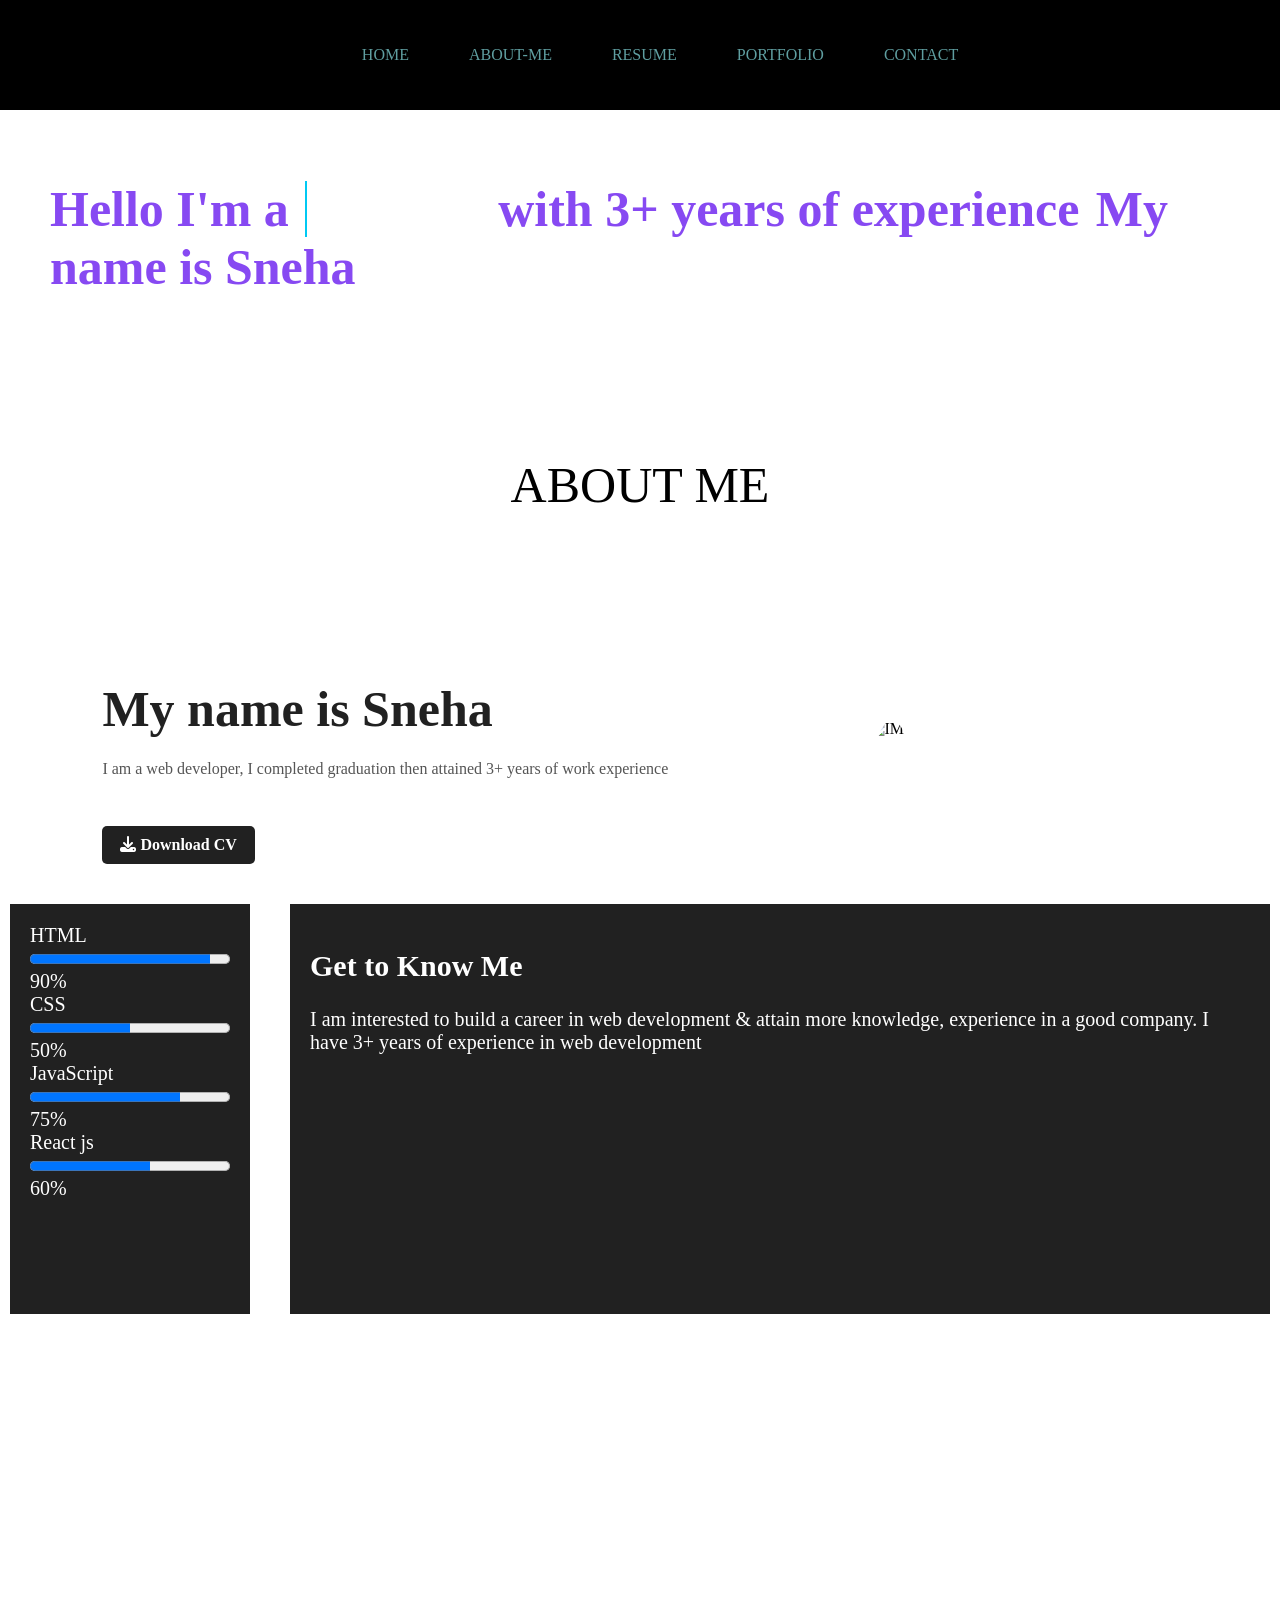
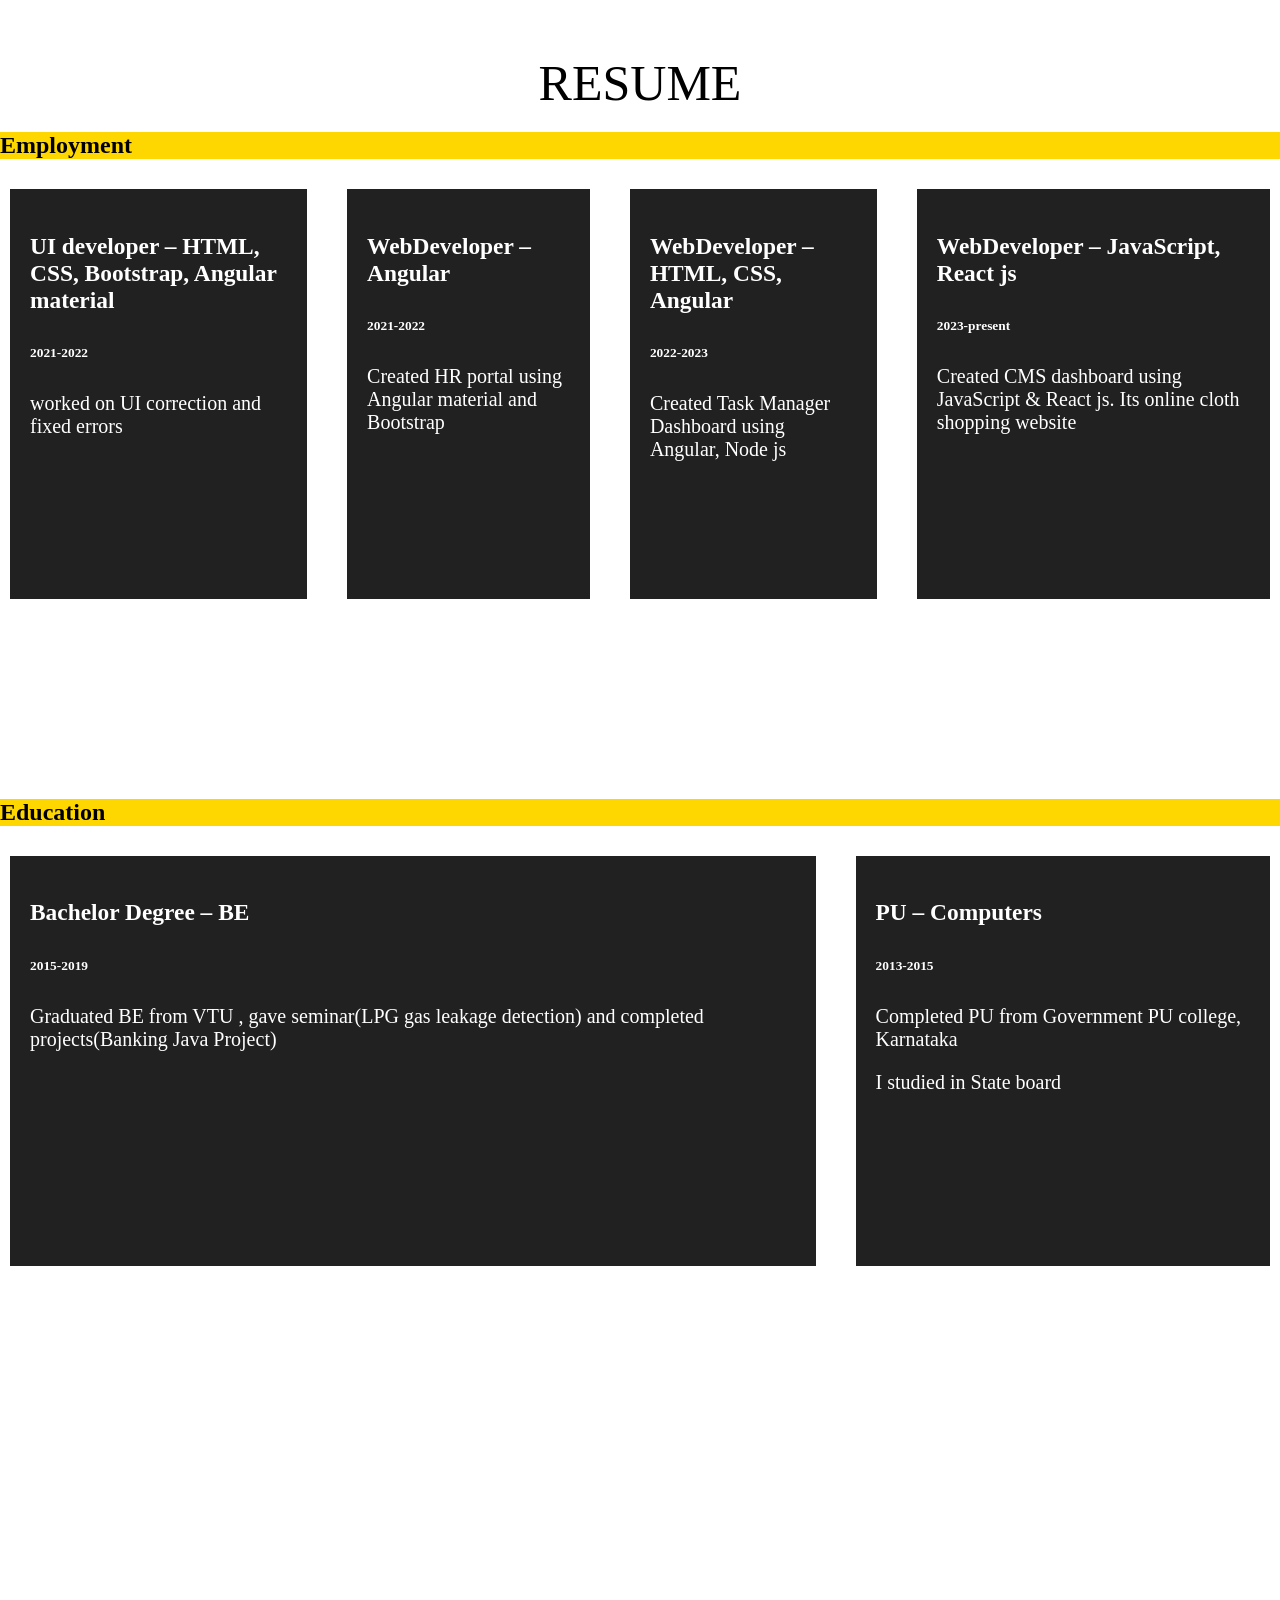
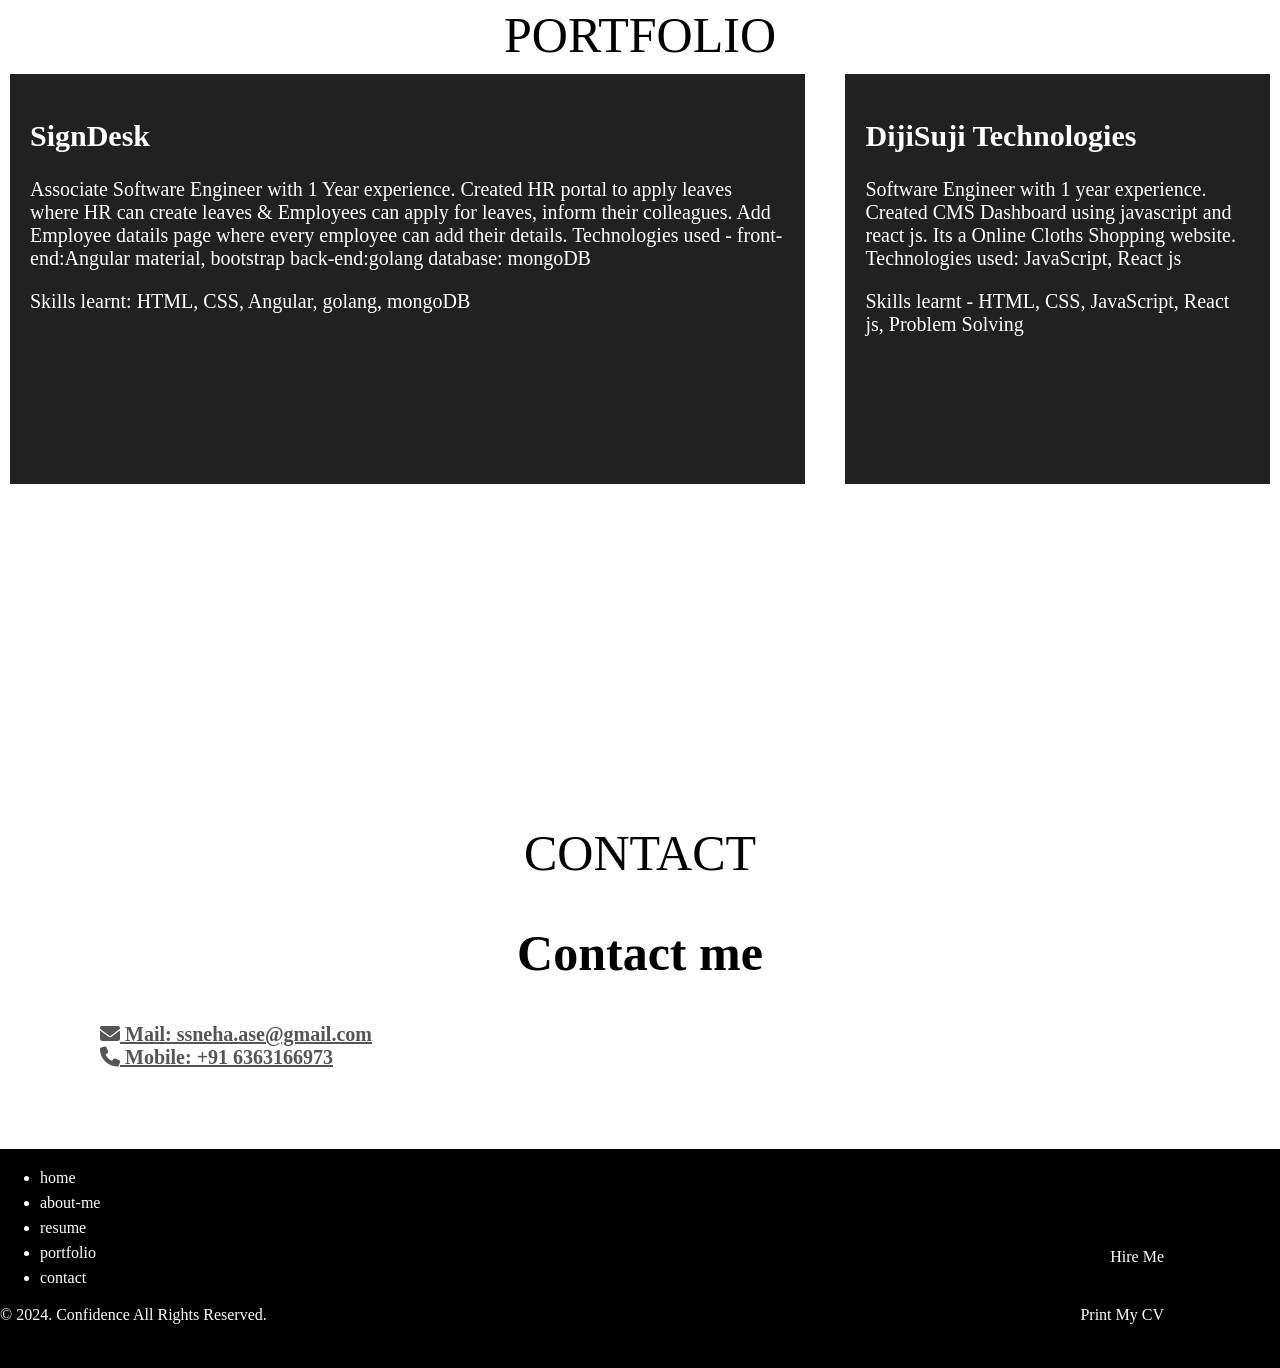
==== portfolio.htm @ 2fc9901f "First commit" ====
<!DOCTYPE html>
<html lang="en">
  <head>
    <meta charset="UTF-8" />
    <meta name="viewport" content="width=device-width, initial-scale=1.0" />
    <title>Portfolio</title>
    <link rel="stylesheet" href="portfolio.css" />
    <link
      rel="stylesheet"
      href="https://cdnjs.cloudflare.com/ajax/libs/font-awesome/6.5.1/css/all.min.css"
      integrity="sha512-DTOQO9RWCH3ppGqcWaEA1BIZOC6xxalwEsw9c2QQeAIftl+Vegovlnee1c9QX4TctnWMn13TZye+giMm8e2LwA=="
      crossorigin="anonymous"
      referrerpolicy="no-referrer"
    />
  </head>
  <body>
    <header>
      <nav id="mainNav" class="topNav">
        <ul>
         <!-- link not working #cnc, #home -->
         <!-- <li><a href="#home"></a>Home</li>
          <li><a href="#about-me"></a>About me</li>
          <li><a href="#resume"></a>Resume</li>
          <li><a href="#portfolio"></a>Portfolio</li>
          <li><a href="#cnc"></a>Contact</li> -->
          <li><a href="#home">home</a></li>
          <li><a href="#about-me">about-me</a></li>
          <li><a href="#resume">resume</a></li>
          <li><a href="#portfolio">portfolio</a></li>
          <li><a href="#cnc">contact</a></li>
        </ul>
      </nav>
    </header>
    <section class="home" id="home">
  <div class="SupTypTxtDivCls">
                <span class="SubTypTxtCls">Hello I'm a&nbsp;</span>
                <span class="SubTypTxtCls SklTxtCls">Developer</span>
                <span class="SubTypTxtCls"
                  >with 3+ years of experience&nbsp;</span
                >
                <span class="SubTypTxtCls">My name is Sneha &nbsp;</span>
              </div>
    </section>
    <section class="about-me" id="about-me">
      <div class="secTitle">About me</div>
<div class="intro">
       <h1>My name is Sneha</h1>
              <p>I am a web developer, I completed graduation then  attained 3+ years of work experience</p>
              <a href="../image/Sneha.pdf" download="sneha.pdf"><i class="fas fa-download"></i>   Download CV</a></div>
              <div class="image">
 <img src="../image/passportcopy.JPG" alt="IMG" class="girl">

              </div>
<div class="skills">
 <div class="row">
 <div class="column">
                  HTML<br />
                  <progress value="90" max="100"></progress>90%<br />
                  CSS<br />
                  <progress value="50" max="100"></progress>50%<br />
                  JavaScript<br />
                  <progress value="75" max="100"></progress>75%<br />
                  React js<br />
                  <progress value="60" max="100"></progress>60%<br />
                </div>

<div class="column">
  <h1>Get to Know Me</h1>
                  <p>
                    I am interested to build a career in web development & attain more knowledge, experience in a good company. I have 3+ years of experience in web development
                  </p>
    
    </div>
    </div>
   </div>
    </section>
    <section class="resume" id="resume">
      <div class="secTitle">Resume</div>
      <h2>Employment</h2>
<div class="row">
  
  <div class="column">
    <h3>UI developer – HTML, CSS, Bootstrap, Angular material</h3>
                      <h6>2021-2022</h6>
                      <p>
                        worked on UI correction and fixed errors 
                      </p>
  </div>
  <div class="column">
    <h3>WebDeveloper – Angular</h3>
                      <h6>2021-2022</h6>
                      <p>
                       Created HR portal using Angular material and Bootstrap
                      </p>
  </div>
  <div class="column">
    <h3>WebDeveloper – HTML, CSS, Angular</h3>
                      <h6>2022-2023</h6>
                      <p>
                        Created Task Manager Dashboard using Angular, Node js
                      </p>
  </div>
  <div class="column">
    <h3>WebDeveloper – JavaScript, React js</h3>
                      <h6>2023-present</h6>
                      <p>
                        Created CMS dashboard using JavaScript & React js. Its online cloth shopping website
                      </p>
  </div>
</div>
<h2>Education</h2>
<div class="row">
  
  <div class="column">
<h3>Bachelor Degree – BE</h3>
                      <h6>2015-2019</h6>
                      <p>
                        Graduated BE from VTU , gave seminar(LPG gas leakage detection) and completed projects(Banking Java Project)
                      </p>
  </div>
  <div class="column">
<h3>PU – Computers
                      <h6>2013-2015</h6>
                      <p>
                        Completed PU from Government PU college, Karnataka
                      </p>
                      <p>I studied in State board</p>
  </div>
</div>
    </section>
    <section class="portfolio" id="portfolio">
      <div class="secTitle">Portfolio</div>
      <div class="row">
        <!-- <div class="column1">
          <h1>SignDesk</h1>
          <p>
            Associate Software Engineer with 1 Year experience. Created HR
            portal to apply leaves where HR can create leaves & Employees
            can apply for leaves, inform their colleagues. Add Employee datails
            page where every employee can add their details. Technologies used -
            front-end:Angular material, bootstrap back-end:golang database:
            mongoDB <p>Skills learnt: HTML, CSS, Angular, golang, mongoDB</p>
          </p>
        </div>
        <div class="column2">
          <h1>DijiSuji Technologies</h1>
          <p>
          Software Engineer with 1 year experience. Created CMS Dashboard using
          javascript and react js. Its a Online Cloths Shopping website.
          Technologies used: JavaScript, React js
          <p>Skills learnt - HTML, CSS, JavaScript, React js, Problem Solving</p>
          </p>
        </div> -->
        <div class="column">
          <h1>SignDesk</h1>
          <p>
            Associate Software Engineer with 1 Year experience. Created HR
            portal to apply leaves where HR can create leaves & Employees
            can apply for leaves, inform their colleagues. Add Employee datails
            page where every employee can add their details. Technologies used -
            front-end:Angular material, bootstrap back-end:golang database:
            mongoDB <p>Skills learnt: HTML, CSS, Angular, golang, mongoDB</p>
          </p>
        </div>
        <div class="column">
          <h1>DijiSuji Technologies</h1>
          <p>
          Software Engineer with 1 year experience. Created CMS Dashboard using
          javascript and react js. Its a Online Cloths Shopping website.
          Technologies used: JavaScript, React js
          <p>Skills learnt - HTML, CSS, JavaScript, React js, Problem Solving</p>
          </p>
        </div>
      </div>
    </section>
    <section class="contact" id="cnc">
      <div class="secTitle">Contact</div>
      <div>
     <h1>Contact me</h1>
     <a href="mailto:ssneha.ase@gmail.com"><i class="fas fa-envelope"></i> Mail: ssneha.ase@gmail.com</a>
     <br>
     <a href=""><i class="fas fa-phone"></i> Mobile: +91 6363166973
</a>
     </div>
    </section>
    <footer>
      <div class="ft-Top ftr">
        <ul>
          <li><a href="#home">home</a></li>
          <li><a href="#about-me">about-me</a></li>
          <li><a href="#resume">resume</a></li>
          <li><a href="#portfolio">portfolio</a></li>
          <li><a href="#cnc">contact</a></li>
        </ul>
        <p>&copy; 2024. <span>Confidence</span> All Rights Reserved.</p>
      </div>
      <div class="ft-Bottom ftr">

            <ul>
              <li><a href="mailto:ssneha.ase@gmail.com"> Hire Me</a></li>
              <li><a href="../image/Sneha.pdf" download="sneha.pdf"> Print My CV</a></li>
            </ul>
      </div>
    </footer>
    <script src="https://cdnjs.cloudflare.com/ajax/libs/typed.js/2.1.0/typed.umd.js"></script>
    <script src="https://cdnjs.cloudflare.com/ajax/libs/scrollReveal.js/4.0.9/scrollreveal.min.js"></script>
    <!-- <script src="Portfolio.js"></script> -->
    
    <script>
      var SklTxtAryVar = [
        'Designer',
        'UIDeveloper',
        'FrontEnd Web Developer',
        'Full-Stack Web Developer',
      ]
      var SklClrAryVar = ['#00DD00', '#DDDD00', '#00DDDD', '#DD00DD']
      var TypTymCfgVar = 4000

      var SklTxtHtmVar = document.querySelector('.SklTxtCls')

      var TypTxtAnmVaf = () => {
        SklTxtAryVar.map((SklItmVar, SklIdxVar) => {
          console.log(SklIdxVar)
          setTimeout(() => {
            SklTxtHtmVar.textContent = SklItmVar
            SklTxtHtmVar.style.color = SklClrAryVar[SklIdxVar]
          }, SklIdxVar * TypTymCfgVar)
        })
      }
      TypTxtAnmVaf()

      setInterval(TypTxtAnmVaf, SklTxtAryVar.length * TypTymCfgVar)
    </script>
  </body>
</html>
---- portfolio.css ----
body {
  margin: 0;
  box-sizing: border-box;
  background-color: plum;
}

/* header */
header {
  background: #000000;
  position: fixed;
  width: 100%;
  top: 0;
  left: 0;
  z-index: 1000;
  color: #ffffff;
}

/* .topNav ul {
  text-align: center;
} */

.topNav ul {
  display: flex;
  justify-content: center;
}

.topNav a {
  text-decoration: none;
  color: cadetblue;
}

.topNav a:hover {
  text-decoration: none;
  color: white;
}
.topNav li:hover {
  display: block;
  background-color: #191919;
  /* color: gray; */
}

.topNav li {
  list-style: none;
  /* display: inline-block; */
  text-transform: uppercase;
  padding: 30px;
  background-color: black;
  color: bisque;
}

/* End header */

section {
  padding-top: 80px;
  padding-bottom: 80px;
}

.secTitle {
  text-transform: uppercase;
  font-size: 50px;
  text-align: center;
}

/* #about-me h1 {
  font-size: 80px;
}

#cnc h1 {
  font-size: 80px;
}

#portfolio h1 {
  font-size: 80px;
}

#resume h1 {
  font-size: 80px;
} */
/* home */
/* animation  */

:root {
  --BgClrVar: #fff;
}

body {
  background-color: var(--BgClrVar);
}

.SupTypTxtDivCls {
  padding-top: 100px;
  margin-left: 50px;
}

.SupTypTxtDivCls .SubTypTxtCls {
  position: relative;
  /* color: #fff; */
  color: #8749f2;
  font-size: 50px;
  font-weight: 600;
}

.SupTypTxtDivCls .SubTypTxtCls.SklTxtCls {
  color: #00dd00;
}

.SubTypTxtCls.SklTxtCls:after {
  content: '';
  position: absolute;
  top: 0;
  left: 0;
  height: 100%;
  width: 100%;
  background-color: var(--BgClrVar);
  border-left: 2px solid #00c9f3;
  animation: animate 4s steps(12) infinite;
}

@keyframes animate {
  40%,
  60% {
    left: calc(100% + 4px);
  }

  100% {
    left: 0%;
  }
}

/* End Animation */

/* End home */

/* about-me */

.intro {
  margin-left: 8%;
  margin-top: 13%;
}

.intro h1 {
  font-size: 50px;
  color: #212121;
  margin-bottom: 20px;
}

.intro p {
  color: #555;
  line-height: 22px;
}

.intro a {
  background: #212121;
  padding: 10px 18px;
  text-decoration: none;
  font-weight: bold;
  color: #fff;
  display: inline-block;
  margin: 30px 0;
  border-radius: 5px;
}

.image {
  width: 45%;
  height: 80%;
  position: absolute;
  bottom: 0;
  right: 100px;
  border-radius: 50%;
}

.image img {
  height: 25%;
  position: absolute;
  left: 50%;
  bottom: 0;
  transform: translateX(-50%);
  transition: bottom 1s, left 1s;
  border-radius: 50%;
}

.image:hover .girl {
  left: 45%;
  bottom: 40px;
}
/* End about-me */

/* resume */

h2 {
  background-color: gold;
}
/* End resume */

/* portfolio */

/* .row h1 {
  padding: 40px;
  justify-content: center;
} */

/* .column1 {
  float: left;
  width: 250px;
  margin-left: 500px;
}

.column2 {
  float: right;
  width: 250px;
  margin-right: 500px;
} */

/* .column1 {
  position: absolute;
  margin-right: 500px;
  padding-left: 300px;
  width: 300px;
}

.column2 {
  position: absolute;
  margin-left: 500px;
  padding-left: 200px;
  width: 300px;
} */

/* .column {
  float: left;
  width: 33.33%;
  padding: 15px;
}

.row::after {
  content: '';
  display: table;
  clear: both;
} */

.row {
  display: flex;
  justify-content: center;
  height: 600px;
  background-color: white;
  column-gap: 20px;
  /* align-content: flex-end; */
}

.row > div {
  background-color: #212121;
  color: white;
  margin: 10px;
  padding: 20px;
  font-size: 20px;
  height: 370px;
}

/* End portfolio */

/* conatct */

.contact h1 {
  font-size: 50px;
  font-weight: bold;
  text-align: center;
}

.contact a {
  font-size: 20px;
  font-weight: bold;
  padding: 70px;
  margin: 20px 30px 50px 30px;
  color: #555;
}

/* End contact */

/* footer */
footer {
  background-color: #000000;
  width: 100%;
}

.ftr {
  display: inline-block;
  width: 45%;
}
/* .ft-Top {
  max-width: 1350px;
} */

.ft-Top a {
  text-decoration: none;
  color: #fff;
}

.ft-Top p {
  color: white;
}
.ft-Top li {
  line-height: 25px;
  justify-content: space-between;
  color: white;
}

.ft-Bottom {
  color: white;
  padding: 8px;
}

.ft-Bottom a {
  color: white;
  text-decoration: none;
}

.ft-Bottom li {
  list-style-type: none;
  text-align: right;
  align-items: top;
  padding: 20px 0;
}
/* End footer */
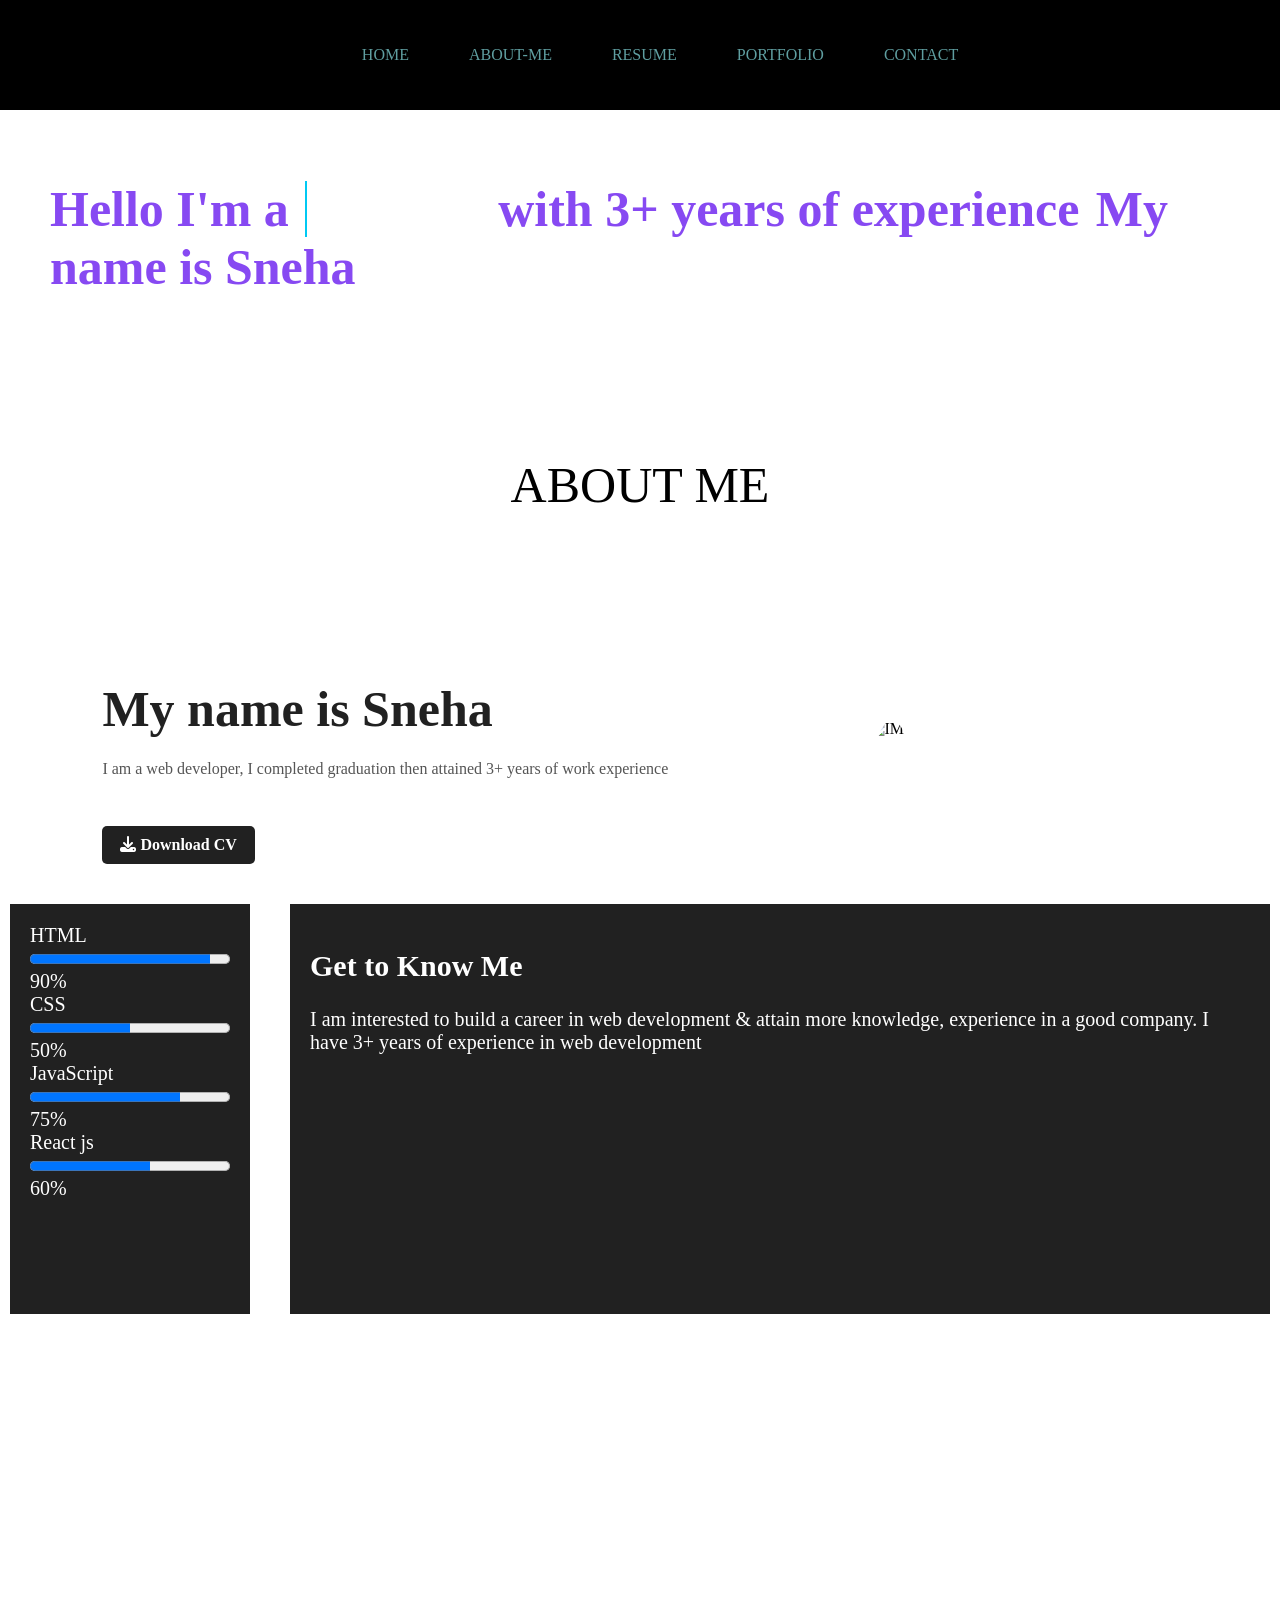
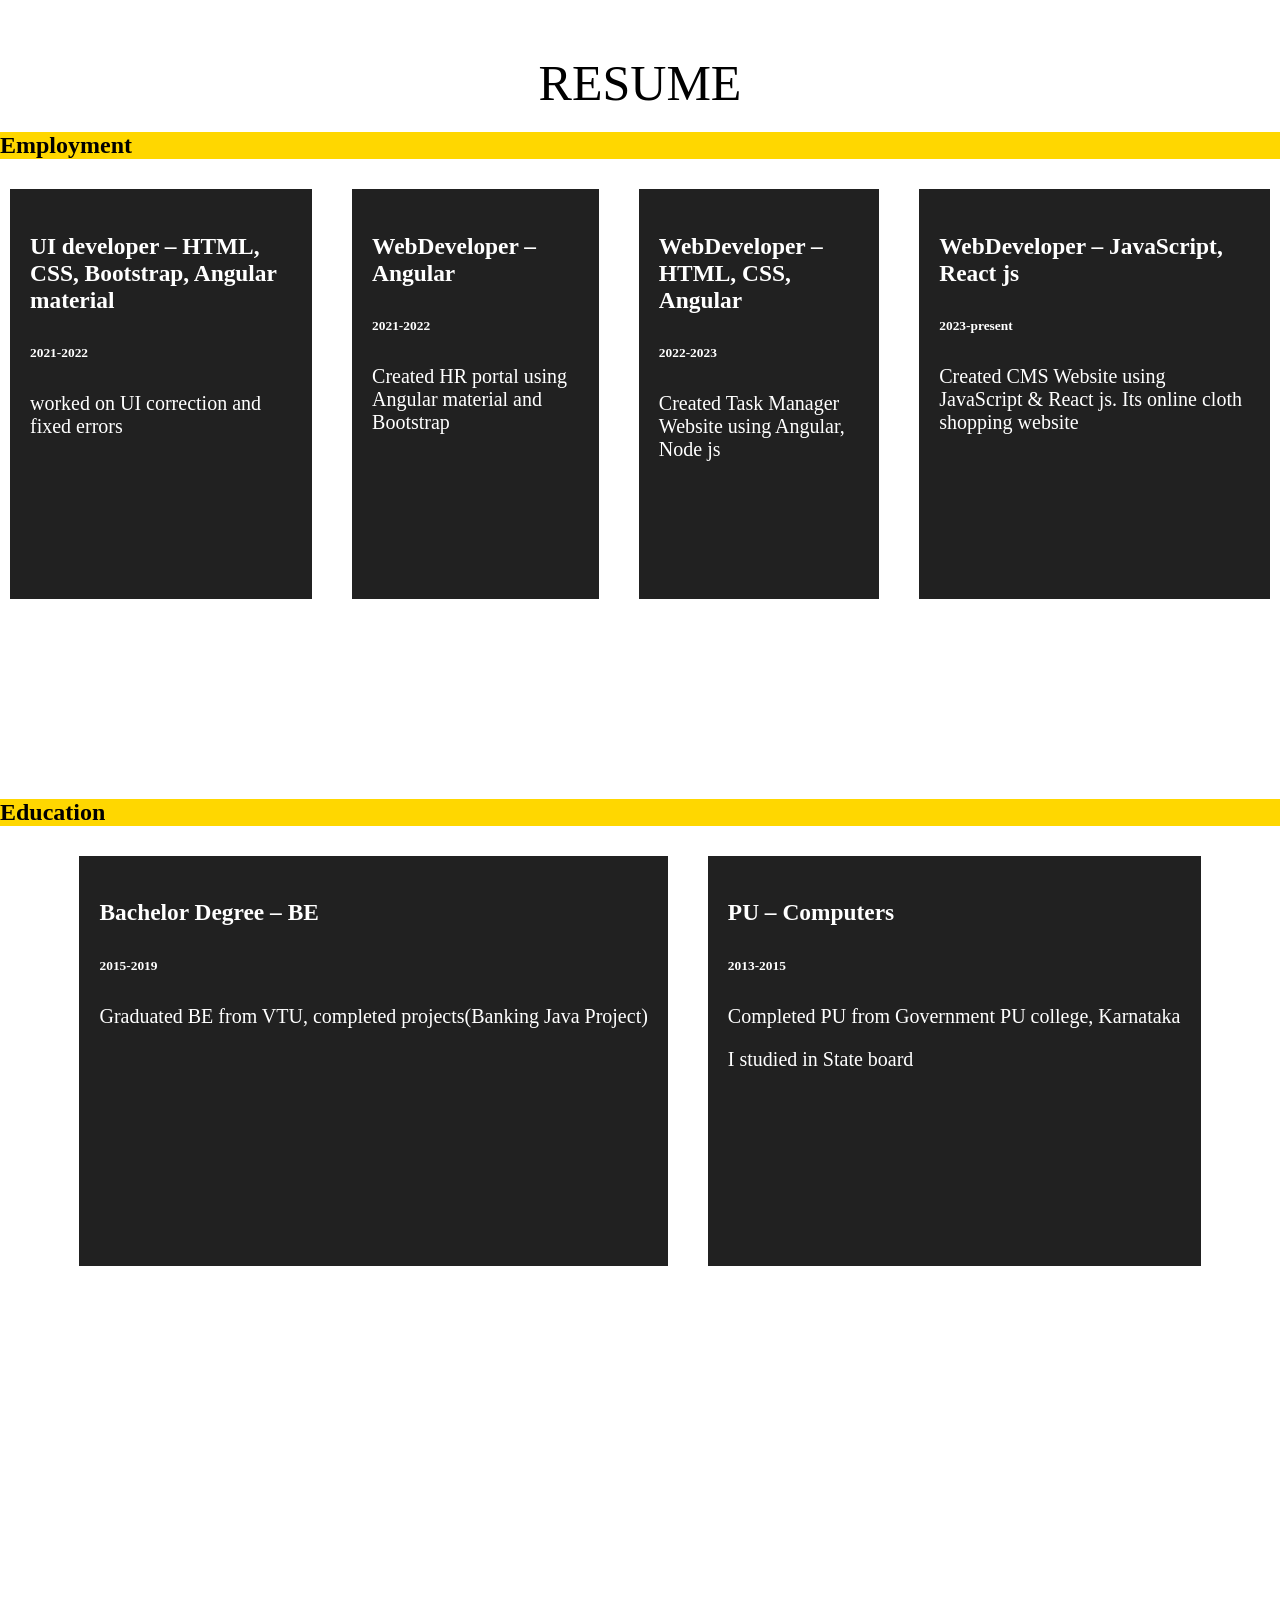
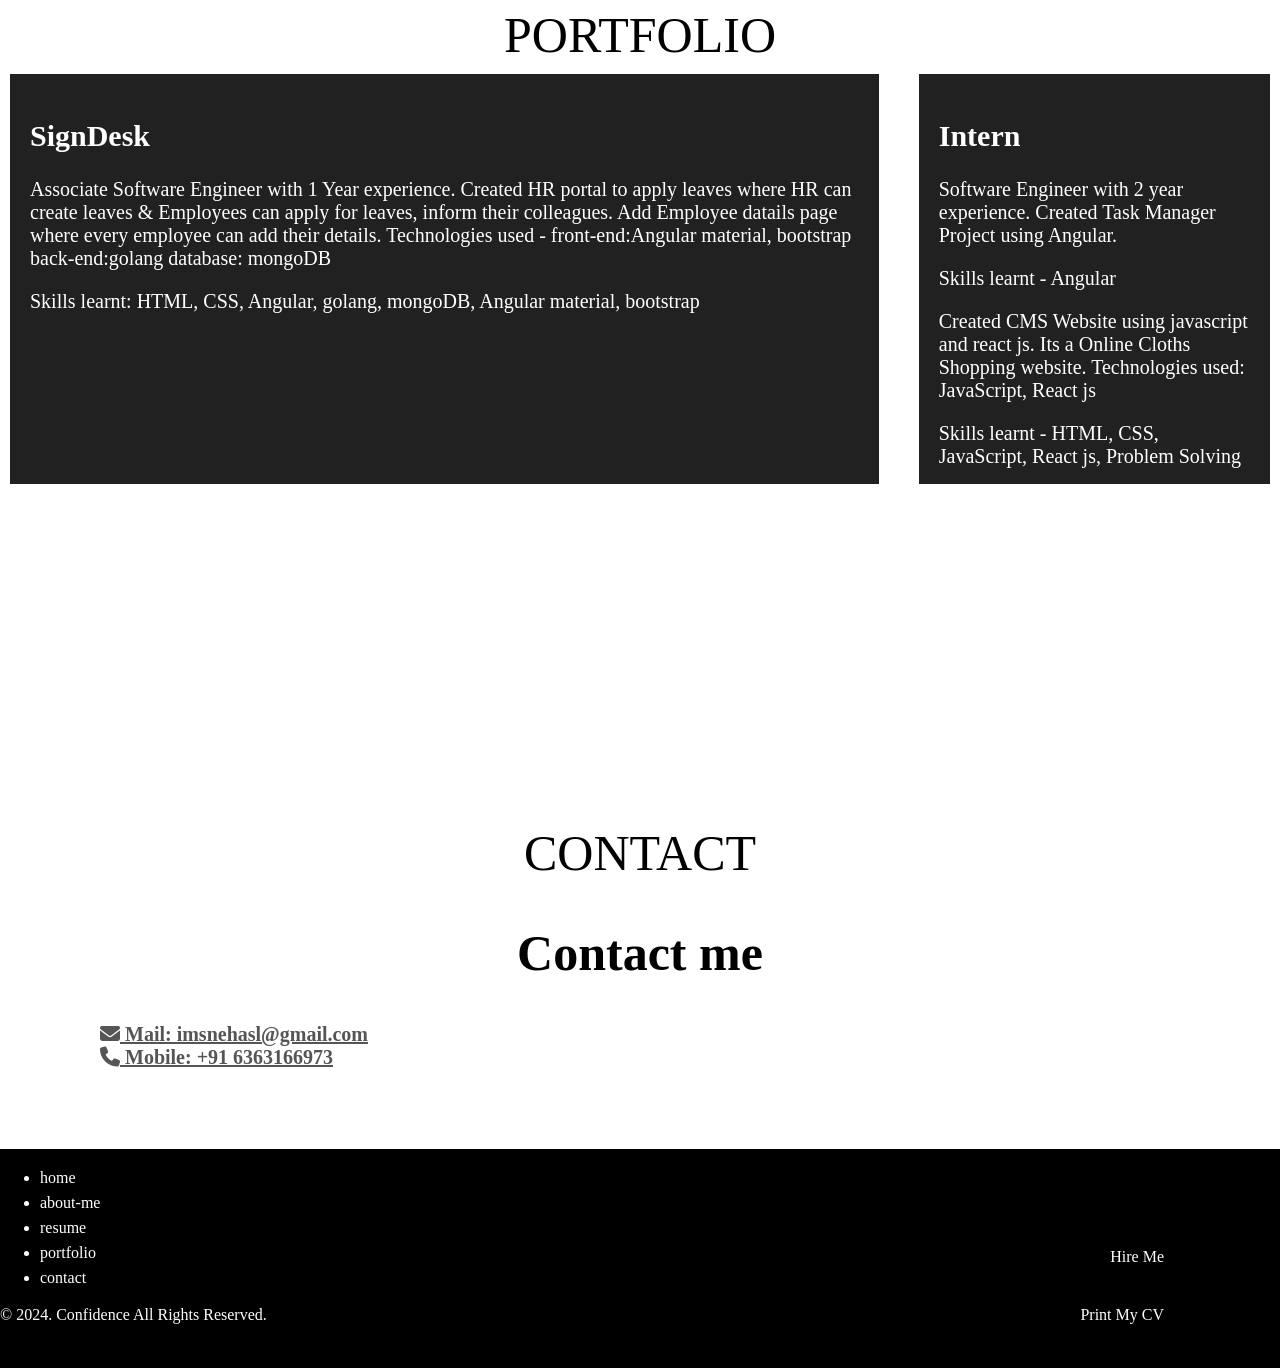
==== commit 346128a1: "First commit" ====
--- a/portfolio.htm
+++ b/portfolio.htm
@@ -46,9 +46,9 @@
 <div class="intro">
        <h1>My name is Sneha</h1>
               <p>I am a web developer, I completed graduation then  attained 3+ years of work experience</p>
-              <a href="../image/Sneha.pdf" download="sneha.pdf"><i class="fas fa-download"></i>   Download CV</a></div>
+              <a href="../portfolio/assets/Sneha.pdf" download="sneha.pdf"><i class="fas fa-download"></i>   Download CV</a></div>
               <div class="image">
- <img src="../image/passportcopy.JPG" alt="IMG" class="girl">
+ <img src="../portfolio/assets/passportcopy.JPG" alt="IMG" class="girl">
 
               </div>
 <div class="skills">
@@ -97,14 +97,14 @@
     <h3>WebDeveloper – HTML, CSS, Angular</h3>
                       <h6>2022-2023</h6>
                       <p>
-                        Created Task Manager Dashboard using Angular, Node js
+                        Created Task Manager Website using Angular, Node js
                       </p>
   </div>
   <div class="column">
     <h3>WebDeveloper – JavaScript, React js</h3>
                       <h6>2023-present</h6>
                       <p>
-                        Created CMS dashboard using JavaScript & React js. Its online cloth shopping website
+                        Created CMS Website using JavaScript & React js. Its online cloth shopping website
                       </p>
   </div>
 </div>
@@ -115,7 +115,7 @@
 <h3>Bachelor Degree – BE</h3>
                       <h6>2015-2019</h6>
                       <p>
-                        Graduated BE from VTU , gave seminar(LPG gas leakage detection) and completed projects(Banking Java Project)
+                        Graduated BE from VTU, completed projects(Banking Java Project)
                       </p>
   </div>
   <div class="column">
@@ -143,9 +143,9 @@
           </p>
         </div>
         <div class="column2">
-          <h1>DijiSuji Technologies</h1>
-          <p>
-          Software Engineer with 1 year experience. Created CMS Dashboard using
+          <h1>Intern</h1>
+          <p>
+          Software Engineer with 1 year experience. Created CMS Website using
           javascript and react js. Its a Online Cloths Shopping website.
           Technologies used: JavaScript, React js
           <p>Skills learnt - HTML, CSS, JavaScript, React js, Problem Solving</p>
@@ -159,13 +159,16 @@
             can apply for leaves, inform their colleagues. Add Employee datails
             page where every employee can add their details. Technologies used -
             front-end:Angular material, bootstrap back-end:golang database:
-            mongoDB <p>Skills learnt: HTML, CSS, Angular, golang, mongoDB</p>
+            mongoDB <p>Skills learnt: HTML, CSS, Angular, golang, mongoDB, Angular material, bootstrap</p>
           </p>
         </div>
         <div class="column">
-          <h1>DijiSuji Technologies</h1>
-          <p>
-          Software Engineer with 1 year experience. Created CMS Dashboard using
+          <h1>Intern</h1>
+          <p>
+          Software Engineer with 2 year experience. 
+          Created Task Manager Project using Angular.
+          <p>Skills learnt - Angular</p>
+          Created CMS Website using
           javascript and react js. Its a Online Cloths Shopping website.
           Technologies used: JavaScript, React js
           <p>Skills learnt - HTML, CSS, JavaScript, React js, Problem Solving</p>
@@ -177,7 +180,7 @@
       <div class="secTitle">Contact</div>
       <div>
      <h1>Contact me</h1>
-     <a href="mailto:ssneha.ase@gmail.com"><i class="fas fa-envelope"></i> Mail: ssneha.ase@gmail.com</a>
+     <a href="mailto:imsnehasl@gmail.com"><i class="fas fa-envelope"></i> Mail: imsnehasl@gmail.com</a>
      <br>
      <a href=""><i class="fas fa-phone"></i> Mobile: +91 6363166973
 </a>
@@ -197,8 +200,8 @@
       <div class="ft-Bottom ftr">
 
             <ul>
-              <li><a href="mailto:ssneha.ase@gmail.com"> Hire Me</a></li>
-              <li><a href="../image/Sneha.pdf" download="sneha.pdf"> Print My CV</a></li>
+              <li><a href="mailto:imsnehasl@gmail.com"> Hire Me</a></li>
+              <li><a href="../portfolio/assets/Sneha.pdf" download="sneha.pdf"> Print My CV</a></li>
             </ul>
       </div>
     </footer>
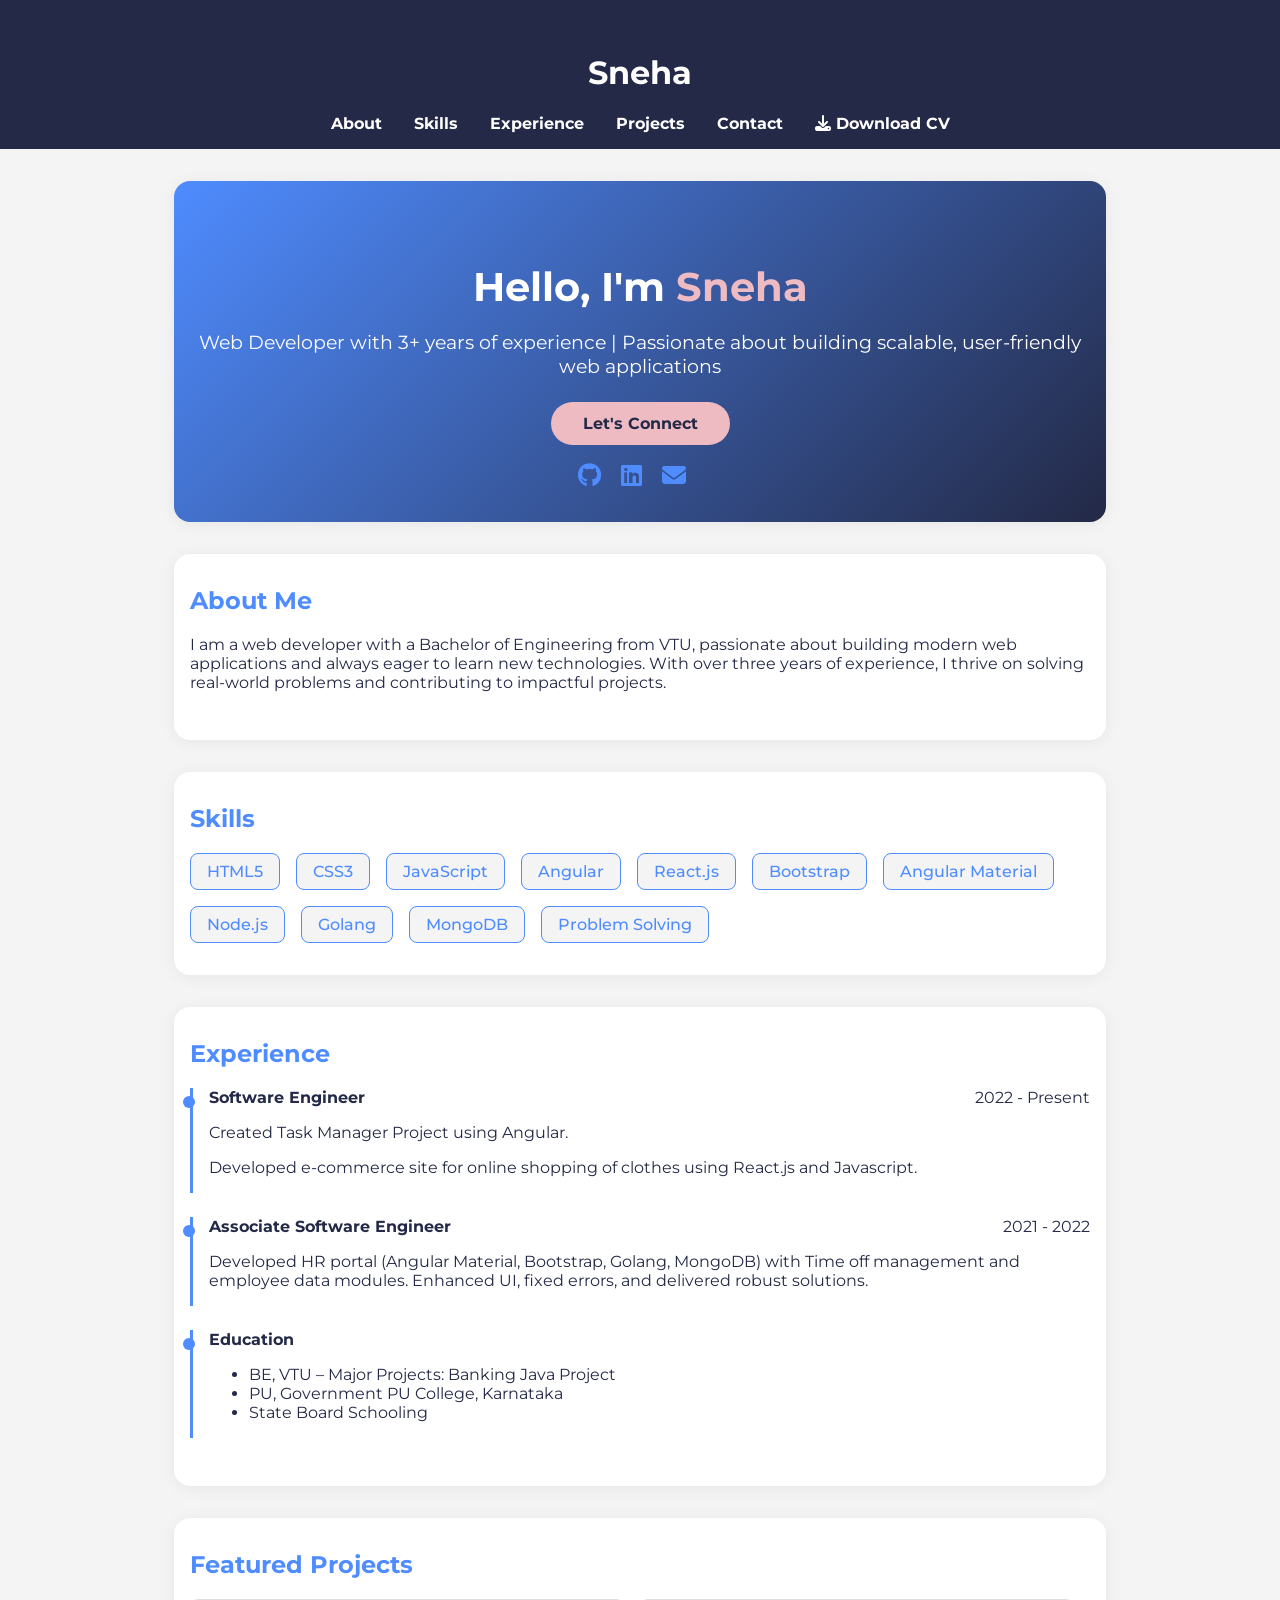
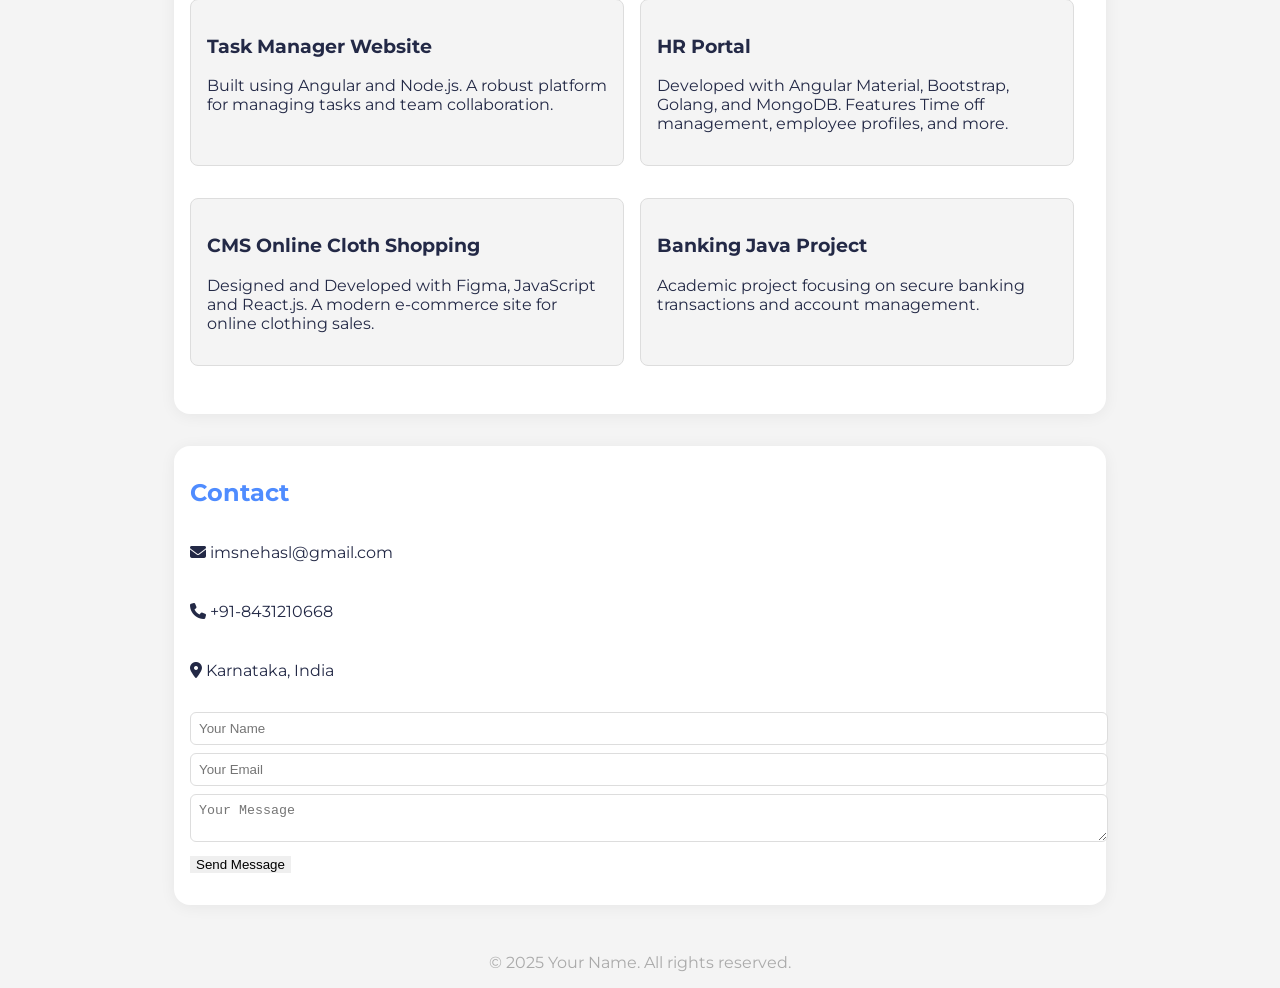
==== commit 84a873cc: "First commit" ====
--- a/portfolio.htm
+++ b/portfolio.htm
@@ -3,236 +3,374 @@
   <head>
     <meta charset="UTF-8" />
     <meta name="viewport" content="width=device-width, initial-scale=1.0" />
-    <title>Portfolio</title>
-    <link rel="stylesheet" href="portfolio.css" />
+    <title>Your Name | Web Developer Portfolio</title>
+    <!-- Google Fonts -->
+    <link
+      href="https://fonts.googleapis.com/css?family=Montserrat:700,400&display=swap"
+      rel="stylesheet"
+    />
+    <!-- Font Awesome for Icons -->
     <link
       rel="stylesheet"
-      href="https://cdnjs.cloudflare.com/ajax/libs/font-awesome/6.5.1/css/all.min.css"
-      integrity="sha512-DTOQO9RWCH3ppGqcWaEA1BIZOC6xxalwEsw9c2QQeAIftl+Vegovlnee1c9QX4TctnWMn13TZye+giMm8e2LwA=="
-      crossorigin="anonymous"
-      referrerpolicy="no-referrer"
+      href="https://cdnjs.cloudflare.com/ajax/libs/font-awesome/6.4.0/css/all.min.css"
     />
+    <!-- Custom CSS -->
+    <style>
+      :root {
+        --primary: #4f8cff;
+        --secondary: #232946;
+        --background: #f4f4f4;
+        --text: #232946;
+        --accent: #eebbc3;
+      }
+      body {
+        font-family: 'Montserrat', Arial, sans-serif;
+        background: var(--background);
+        color: var(--text);
+        margin: 0;
+        padding: 0;
+      }
+      header {
+        background: var(--secondary);
+        color: #fff;
+        padding: 2rem 0 1rem 0;
+        text-align: center;
+        position: sticky;
+        top: 0;
+        z-index: 100;
+      }
+      nav ul {
+        list-style: none;
+        padding: 0;
+        margin: 0;
+        display: flex;
+        justify-content: center;
+        gap: 2rem;
+      }
+      nav a {
+        color: #fff;
+        text-decoration: none;
+        font-weight: 700;
+        transition: color 0.2s;
+      }
+      nav a:hover {
+        color: var(--primary);
+      }
+      .hero {
+        padding: 3rem 1rem 2rem 1rem;
+        text-align: center;
+        background: linear-gradient(
+          135deg,
+          var(--primary) 0%,
+          var(--secondary) 100%
+        );
+        color: #fff;
+      }
+      .hero h1 {
+        font-size: 2.5rem;
+        margin-bottom: 0.5rem;
+      }
+      .hero p {
+        font-size: 1.2rem;
+        margin-bottom: 1.5rem;
+      }
+      .hero .cta {
+        display: inline-block;
+        background: var(--accent);
+        color: var(--secondary);
+        font-weight: bold;
+        padding: 0.75rem 2rem;
+        border-radius: 30px;
+        text-decoration: none;
+        transition: background 0.2s;
+      }
+      .hero .cta:hover {
+        background: #fff;
+        color: var(--primary);
+      }
+      section {
+        max-width: 900px;
+        margin: 2rem auto;
+        padding: 2rem 1rem;
+        background: #fff;
+        border-radius: 16px;
+        box-shadow: 0 2px 16px rgba(0, 0, 0, 0.06);
+      }
+      h2 {
+        color: var(--primary);
+        margin-top: 0;
+      }
+      .skills-list,
+      .projects-list,
+      .timeline {
+        display: flex;
+        flex-wrap: wrap;
+        gap: 1rem;
+        margin: 1rem 0 0 0;
+        padding: 0;
+        list-style: none;
+      }
+      .skills-list li,
+      .projects-list li {
+        background: var(--background);
+        border: 1px solid var(--primary);
+        border-radius: 8px;
+        padding: 0.5rem 1rem;
+        font-weight: 500;
+        color: var(--primary);
+        transition: background 0.2s;
+      }
+      .skills-list li:hover,
+      .projects-list li:hover {
+        background: var(--primary);
+        color: #fff;
+      }
+      .timeline {
+        flex-direction: column;
+        gap: 0.5rem;
+      }
+      .timeline-item {
+        border-left: 3px solid var(--primary);
+        padding-left: 1rem;
+        margin-bottom: 1rem;
+        position: relative;
+      }
+      .timeline-item::before {
+        content: '';
+        position: absolute;
+        left: -10px;
+        top: 0.5rem;
+        width: 12px;
+        height: 12px;
+        background: var(--primary);
+        border-radius: 50%;
+      }
+      .project-card {
+        background: var(--background);
+        border: 1px solid #ddd;
+        border-radius: 8px;
+        padding: 1rem;
+        width: calc(50% - 1rem);
+        box-sizing: border-box;
+        margin-bottom: 1rem;
+        transition: box-shadow 0.2s;
+      }
+      .project-card:hover {
+        box-shadow: 0 4px 16px rgba(79, 140, 255, 0.15);
+      }
+      .contact-info {
+        display: flex;
+        flex-direction: column;
+        gap: 0.5rem;
+      }
+      .social-links a {
+        color: var(--primary);
+        margin-right: 1rem;
+        font-size: 1.5rem;
+        transition: color 0.2s;
+      }
+      .social-links a:hover {
+        color: var(--secondary);
+      }
+      @media (max-width: 700px) {
+        .project-card {
+          width: 100%;
+        }
+        .skills-list,
+        .projects-list {
+          flex-direction: column;
+        }
+      }
+    </style>
   </head>
   <body>
     <header>
-      <nav id="mainNav" class="topNav">
+      <h1>Sneha</h1>
+      <nav>
         <ul>
-         <!-- link not working #cnc, #home -->
-         <!-- <li><a href="#home"></a>Home</li>
-          <li><a href="#about-me"></a>About me</li>
-          <li><a href="#resume"></a>Resume</li>
-          <li><a href="#portfolio"></a>Portfolio</li>
-          <li><a href="#cnc"></a>Contact</li> -->
-          <li><a href="#home">home</a></li>
-          <li><a href="#about-me">about-me</a></li>
-          <li><a href="#resume">resume</a></li>
-          <li><a href="#portfolio">portfolio</a></li>
-          <li><a href="#cnc">contact</a></li>
+          <li><a href="#about">About</a></li>
+          <li><a href="#skills">Skills</a></li>
+          <li><a href="#experience">Experience</a></li>
+          <li><a href="#projects">Projects</a></li>
+          <li><a href="#contact">Contact</a></li>
+          <li>
+            <a href="Resume .pdf" class="cta" target="_blank"
+              ><i class="fa-solid fa-download"></i> Download CV</a
+            >
+          </li>
         </ul>
       </nav>
     </header>
-    <section class="home" id="home">
-  <div class="SupTypTxtDivCls">
-                <span class="SubTypTxtCls">Hello I'm a&nbsp;</span>
-                <span class="SubTypTxtCls SklTxtCls">Developer</span>
-                <span class="SubTypTxtCls"
-                  >with 3+ years of experience&nbsp;</span
-                >
-                <span class="SubTypTxtCls">My name is Sneha &nbsp;</span>
-              </div>
-    </section>
-    <section class="about-me" id="about-me">
-      <div class="secTitle">About me</div>
-<div class="intro">
-       <h1>My name is Sneha</h1>
-              <p>I am a web developer, I completed graduation then  attained 3+ years of work experience</p>
-              <a href="../portfolio/assets/Sneha.pdf" download="sneha.pdf"><i class="fas fa-download"></i>   Download CV</a></div>
-              <div class="image">
- <img src="../portfolio/assets/passportcopy.JPG" alt="IMG" class="girl">
-
-              </div>
-<div class="skills">
- <div class="row">
- <div class="column">
-                  HTML<br />
-                  <progress value="90" max="100"></progress>90%<br />
-                  CSS<br />
-                  <progress value="50" max="100"></progress>50%<br />
-                  JavaScript<br />
-                  <progress value="75" max="100"></progress>75%<br />
-                  React js<br />
-                  <progress value="60" max="100"></progress>60%<br />
-                </div>
-
-<div class="column">
-  <h1>Get to Know Me</h1>
-                  <p>
-                    I am interested to build a career in web development & attain more knowledge, experience in a good company. I have 3+ years of experience in web development
-                  </p>
-    
-    </div>
-    </div>
-   </div>
-    </section>
-    <section class="resume" id="resume">
-      <div class="secTitle">Resume</div>
-      <h2>Employment</h2>
-<div class="row">
-  
-  <div class="column">
-    <h3>UI developer – HTML, CSS, Bootstrap, Angular material</h3>
-                      <h6>2021-2022</h6>
-                      <p>
-                        worked on UI correction and fixed errors 
-                      </p>
-  </div>
-  <div class="column">
-    <h3>WebDeveloper – Angular</h3>
-                      <h6>2021-2022</h6>
-                      <p>
-                       Created HR portal using Angular material and Bootstrap
-                      </p>
-  </div>
-  <div class="column">
-    <h3>WebDeveloper – HTML, CSS, Angular</h3>
-                      <h6>2022-2023</h6>
-                      <p>
-                        Created Task Manager Website using Angular, Node js
-                      </p>
-  </div>
-  <div class="column">
-    <h3>WebDeveloper – JavaScript, React js</h3>
-                      <h6>2023-present</h6>
-                      <p>
-                        Created CMS Website using JavaScript & React js. Its online cloth shopping website
-                      </p>
-  </div>
-</div>
-<h2>Education</h2>
-<div class="row">
-  
-  <div class="column">
-<h3>Bachelor Degree – BE</h3>
-                      <h6>2015-2019</h6>
-                      <p>
-                        Graduated BE from VTU, completed projects(Banking Java Project)
-                      </p>
-  </div>
-  <div class="column">
-<h3>PU – Computers
-                      <h6>2013-2015</h6>
-                      <p>
-                        Completed PU from Government PU college, Karnataka
-                      </p>
-                      <p>I studied in State board</p>
-  </div>
-</div>
-    </section>
-    <section class="portfolio" id="portfolio">
-      <div class="secTitle">Portfolio</div>
-      <div class="row">
-        <!-- <div class="column1">
-          <h1>SignDesk</h1>
-          <p>
-            Associate Software Engineer with 1 Year experience. Created HR
-            portal to apply leaves where HR can create leaves & Employees
-            can apply for leaves, inform their colleagues. Add Employee datails
-            page where every employee can add their details. Technologies used -
-            front-end:Angular material, bootstrap back-end:golang database:
-            mongoDB <p>Skills learnt: HTML, CSS, Angular, golang, mongoDB</p>
-          </p>
-        </div>
-        <div class="column2">
-          <h1>Intern</h1>
-          <p>
-          Software Engineer with 1 year experience. Created CMS Website using
-          javascript and react js. Its a Online Cloths Shopping website.
-          Technologies used: JavaScript, React js
-          <p>Skills learnt - HTML, CSS, JavaScript, React js, Problem Solving</p>
-          </p>
-        </div> -->
-        <div class="column">
-          <h1>SignDesk</h1>
-          <p>
-            Associate Software Engineer with 1 Year experience. Created HR
-            portal to apply leaves where HR can create leaves & Employees
-            can apply for leaves, inform their colleagues. Add Employee datails
-            page where every employee can add their details. Technologies used -
-            front-end:Angular material, bootstrap back-end:golang database:
-            mongoDB <p>Skills learnt: HTML, CSS, Angular, golang, mongoDB, Angular material, bootstrap</p>
-          </p>
-        </div>
-        <div class="column">
-          <h1>Intern</h1>
-          <p>
-          Software Engineer with 2 year experience. 
-          Created Task Manager Project using Angular.
-          <p>Skills learnt - Angular</p>
-          Created CMS Website using
-          javascript and react js. Its a Online Cloths Shopping website.
-          Technologies used: JavaScript, React js
-          <p>Skills learnt - HTML, CSS, JavaScript, React js, Problem Solving</p>
-          </p>
-        </div>
+    <section class="hero">
+      <h1>Hello, I'm <span style="color: var(--accent)">Sneha</span></h1>
+      <p>
+        Web Developer with 3+ years of experience | Passionate about building
+        scalable, user-friendly web applications
+      </p>
+      <a href="#contact" class="cta">Let's Connect</a>
+      <div class="social-links" style="margin-top: 1rem">
+        <a
+          href="https://github.com/iam-sneha/portfolio"
+          target="_blank"
+          title="GitHub"
+          ><i class="fab fa-github"></i
+        ></a>
+        <a
+          href="https://www.linkedin.com/in/sneha-s-7238a932a/"
+          target="_blank"
+          title="LinkedIn"
+          ><i class="fab fa-linkedin"></i
+        ></a>
+        <a href="mailto:imsnehasl@gmail.com" title="Email"
+          ><i class="fa-solid fa-envelope"></i
+        ></a>
       </div>
     </section>
-    <section class="contact" id="cnc">
-      <div class="secTitle">Contact</div>
-      <div>
-     <h1>Contact me</h1>
-     <a href="mailto:imsnehasl@gmail.com"><i class="fas fa-envelope"></i> Mail: imsnehasl@gmail.com</a>
-     <br>
-     <a href=""><i class="fas fa-phone"></i> Mobile: +91 6363166973
-</a>
-     </div>
-    </section>
-    <footer>
-      <div class="ft-Top ftr">
-        <ul>
-          <li><a href="#home">home</a></li>
-          <li><a href="#about-me">about-me</a></li>
-          <li><a href="#resume">resume</a></li>
-          <li><a href="#portfolio">portfolio</a></li>
-          <li><a href="#cnc">contact</a></li>
-        </ul>
-        <p>&copy; 2024. <span>Confidence</span> All Rights Reserved.</p>
+
+    <section id="about">
+      <h2>About Me</h2>
+      <p>
+        I am a web developer with a Bachelor of Engineering from VTU, passionate
+        about building modern web applications and always eager to learn new
+        technologies. With over three years of experience, I thrive on solving
+        real-world problems and contributing to impactful projects.
+      </p>
+    </section>
+
+    <section id="skills">
+      <h2>Skills</h2>
+      <ul class="skills-list">
+        <li>HTML5</li>
+        <li>CSS3</li>
+        <li>JavaScript</li>
+        <li>Angular</li>
+        <li>React.js</li>
+        <li>Bootstrap</li>
+        <li>Angular Material</li>
+        <li>Node.js</li>
+        <li>Golang</li>
+        <li>MongoDB</li>
+        <li>Problem Solving</li>
+      </ul>
+    </section>
+
+    <section id="experience">
+      <h2>Experience</h2>
+      <div class="timeline">
+        <div class="timeline-item">
+          <strong>Software Engineer</strong>
+          <span style="float: right">2022 - Present</span>
+          <p>Created Task Manager Project using Angular.</p>
+          <p>
+            Developed e-commerce site for online shopping of clothes using
+            React.js and Javascript.
+          </p>
+        </div>
+        <div class="timeline-item">
+          <strong>Associate Software Engineer</strong>
+          <span style="float: right">2021 - 2022</span>
+          <p>
+            Developed HR portal (Angular Material, Bootstrap, Golang, MongoDB)
+            with Time off management and employee data modules. Enhanced UI,
+            fixed errors, and delivered robust solutions.
+          </p>
+        </div>
+        <div class="timeline-item">
+          <strong>Education</strong>
+          <ul>
+            <li>BE, VTU – Major Projects: Banking Java Project</li>
+            <li>PU, Government PU College, Karnataka</li>
+            <li>State Board Schooling</li>
+          </ul>
+        </div>
       </div>
-      <div class="ft-Bottom ftr">
-
-            <ul>
-              <li><a href="mailto:imsnehasl@gmail.com"> Hire Me</a></li>
-              <li><a href="../portfolio/assets/Sneha.pdf" download="sneha.pdf"> Print My CV</a></li>
-            </ul>
+    </section>
+
+    <section id="projects">
+      <h2>Featured Projects</h2>
+      <div class="projects-list">
+        <div class="project-card">
+          <h3>Task Manager Website</h3>
+          <p>
+            Built using Angular and Node.js. A robust platform for managing
+            tasks and team collaboration.
+          </p>
+        </div>
+        <div class="project-card">
+          <h3>HR Portal</h3>
+          <p>
+            Developed with Angular Material, Bootstrap, Golang, and MongoDB.
+            Features Time off management, employee profiles, and more.
+          </p>
+        </div>
+        <div class="project-card">
+          <h3>CMS Online Cloth Shopping</h3>
+          <p>
+            Designed and Developed with Figma, JavaScript and React.js. A modern
+            e-commerce site for online clothing sales.
+          </p>
+        </div>
+        <div class="project-card">
+          <h3>Banking Java Project</h3>
+          <p>
+            Academic project focusing on secure banking transactions and account
+            management.
+          </p>
+        </div>
       </div>
+    </section>
+
+    <section id="contact">
+      <h2>Contact</h2>
+      <div class="contact-info">
+        <p><i class="fa-solid fa-envelope"></i> imsnehasl@gmail.com</p>
+        <p><i class="fa-solid fa-phone"></i> +91-8431210668</p>
+        <p><i class="fa-solid fa-location-dot"></i> Karnataka, India</p>
+      </div>
+      <form style="margin-top: 1rem">
+        <input
+          type="text"
+          placeholder="Your Name"
+          required
+          style="
+            padding: 0.5rem;
+            margin-bottom: 0.5rem;
+            width: 100%;
+            border-radius: 6px;
+            border: 1px solid #ddd;
+          "
+        />
+        <input
+          type="email"
+          placeholder="Your Email"
+          required
+          style="
+            padding: 0.5rem;
+            margin-bottom: 0.5rem;
+            width: 100%;
+            border-radius: 6px;
+            border: 1px solid #ddd;
+          "
+        />
+        <textarea
+          placeholder="Your Message"
+          required
+          style="
+            padding: 0.5rem;
+            margin-bottom: 0.5rem;
+            width: 100%;
+            border-radius: 6px;
+            border: 1px solid #ddd;
+          "
+        ></textarea>
+        <button type="submit" class="cta" style="border: none">
+          Send Message
+        </button>
+      </form>
+    </section>
+
+    <footer style="text-align: center; padding: 1rem 0; color: #aaa">
+      &copy; 2025 Your Name. All rights reserved.
     </footer>
-    <script src="https://cdnjs.cloudflare.com/ajax/libs/typed.js/2.1.0/typed.umd.js"></script>
-    <script src="https://cdnjs.cloudflare.com/ajax/libs/scrollReveal.js/4.0.9/scrollreveal.min.js"></script>
-    <!-- <script src="Portfolio.js"></script> -->
-    
-    <script>
-      var SklTxtAryVar = [
-        'Designer',
-        'UIDeveloper',
-        'FrontEnd Web Developer',
-        'Full-Stack Web Developer',
-      ]
-      var SklClrAryVar = ['#00DD00', '#DDDD00', '#00DDDD', '#DD00DD']
-      var TypTymCfgVar = 4000
-
-      var SklTxtHtmVar = document.querySelector('.SklTxtCls')
-
-      var TypTxtAnmVaf = () => {
-        SklTxtAryVar.map((SklItmVar, SklIdxVar) => {
-          console.log(SklIdxVar)
-          setTimeout(() => {
-            SklTxtHtmVar.textContent = SklItmVar
-            SklTxtHtmVar.style.color = SklClrAryVar[SklIdxVar]
-          }, SklIdxVar * TypTymCfgVar)
-        })
-      }
-      TypTxtAnmVaf()
-
-      setInterval(TypTxtAnmVaf, SklTxtAryVar.length * TypTymCfgVar)
-    </script>
   </body>
 </html>
